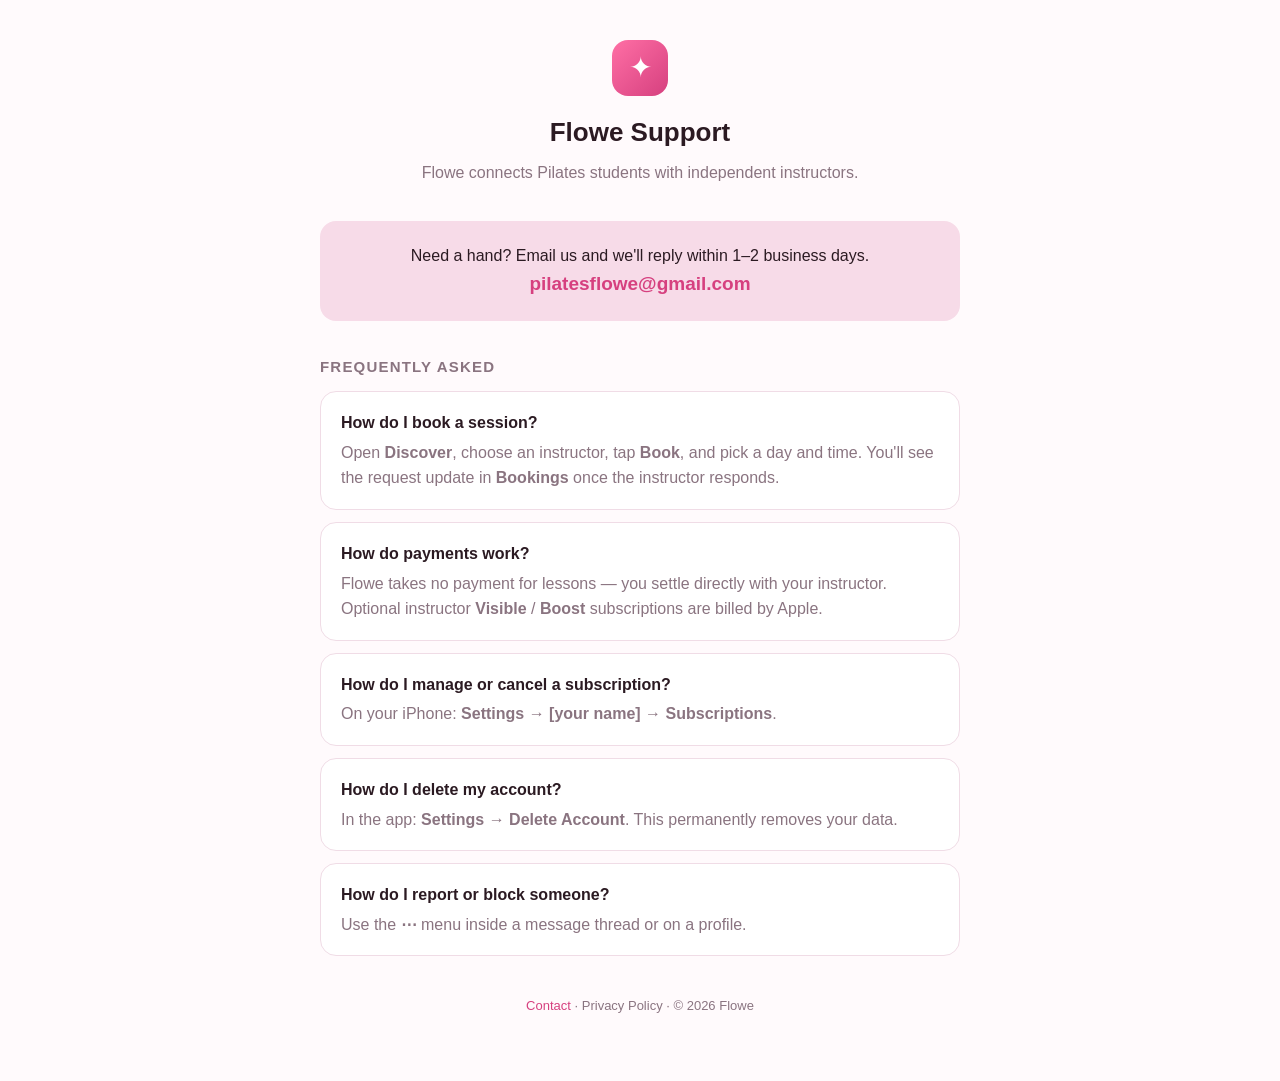
==== index.html @ bba368f6 "Flowe support page" ====
<!doctype html>
<html lang="en">
<head>
  <meta charset="utf-8">
  <meta name="viewport" content="width=device-width, initial-scale=1">
  <title>Flowe — Support</title>
  <style>
    :root { --ink:#2b1a22; --muted:#8a7480; --pink:#d6407f; --pinkSoft:#f7dbe8; --bg:#fffafc; --card:#fff; --border:#f0dce6; }
    @media (prefers-color-scheme: dark){ :root{ --ink:#f4e9ef; --muted:#b199a6; --pink:#ff6fa5; --pinkSoft:#3a2430; --bg:#191016; --card:#221722; --border:#3a2a34; } }
    * { box-sizing:border-box; }
    body { margin:0; font:16px/1.6 -apple-system,BlinkMacSystemFont,"Segoe UI",Roboto,sans-serif; color:var(--ink); background:var(--bg); }
    .wrap { max-width:680px; margin:0 auto; padding:40px 20px 64px; }
    header { text-align:center; margin-bottom:36px; }
    .logo { display:inline-flex; width:56px; height:56px; border-radius:16px; background:linear-gradient(135deg,#ff6fa5,#d6407f); align-items:center; justify-content:center; color:#fff; font-size:28px; }
    h1 { font-size:26px; margin:16px 0 6px; }
    h2 { font-size:15px; letter-spacing:.08em; text-transform:uppercase; color:var(--muted); margin:34px 0 12px; }
    .lede { color:var(--muted); margin:0; }
    .card { background:var(--card); border:1px solid var(--border); border-radius:16px; padding:18px 20px; margin:12px 0; }
    .card h3 { margin:0 0 4px; font-size:16px; }
    .card p { margin:0; color:var(--muted); }
    a { color:var(--pink); text-decoration:none; }
    a:hover { text-decoration:underline; }
    .contact { text-align:center; background:var(--pinkSoft); border:none; border-radius:16px; padding:22px; margin:8px 0 4px; }
    .contact .email { font-size:19px; font-weight:600; }
    footer { text-align:center; color:var(--muted); font-size:13px; margin-top:40px; }
  </style>
</head>
<body>
  <div class="wrap">
    <header>
      <span class="logo">✦</span>
      <h1>Flowe Support</h1>
      <p class="lede">Flowe connects Pilates students with independent instructors.</p>
    </header>

    <div class="contact">
      <div>Need a hand? Email us and we'll reply within 1–2 business days.</div>
      <div class="email"><a href="mailto:pilatesflowe@gmail.com">pilatesflowe@gmail.com</a></div>
    </div>

    <h2>Frequently asked</h2>

    <div class="card"><h3>How do I book a session?</h3>
      <p>Open <b>Discover</b>, choose an instructor, tap <b>Book</b>, and pick a day and time. You'll see the request update in <b>Bookings</b> once the instructor responds.</p></div>

    <div class="card"><h3>How do payments work?</h3>
      <p>Flowe takes no payment for lessons — you settle directly with your instructor. Optional instructor <b>Visible</b> / <b>Boost</b> subscriptions are billed by Apple.</p></div>

    <div class="card"><h3>How do I manage or cancel a subscription?</h3>
      <p>On your iPhone: <b>Settings → [your name] → Subscriptions</b>.</p></div>

    <div class="card"><h3>How do I delete my account?</h3>
      <p>In the app: <b>Settings → Delete Account</b>. This permanently removes your data.</p></div>

    <div class="card"><h3>How do I report or block someone?</h3>
      <p>Use the <b>⋯</b> menu inside a message thread or on a profile.</p></div>

    <footer>
      <a href="mailto:pilatesflowe@gmail.com">Contact</a> · Privacy Policy · © 2026 Flowe
    </footer>
  </div>
</body>
</html>
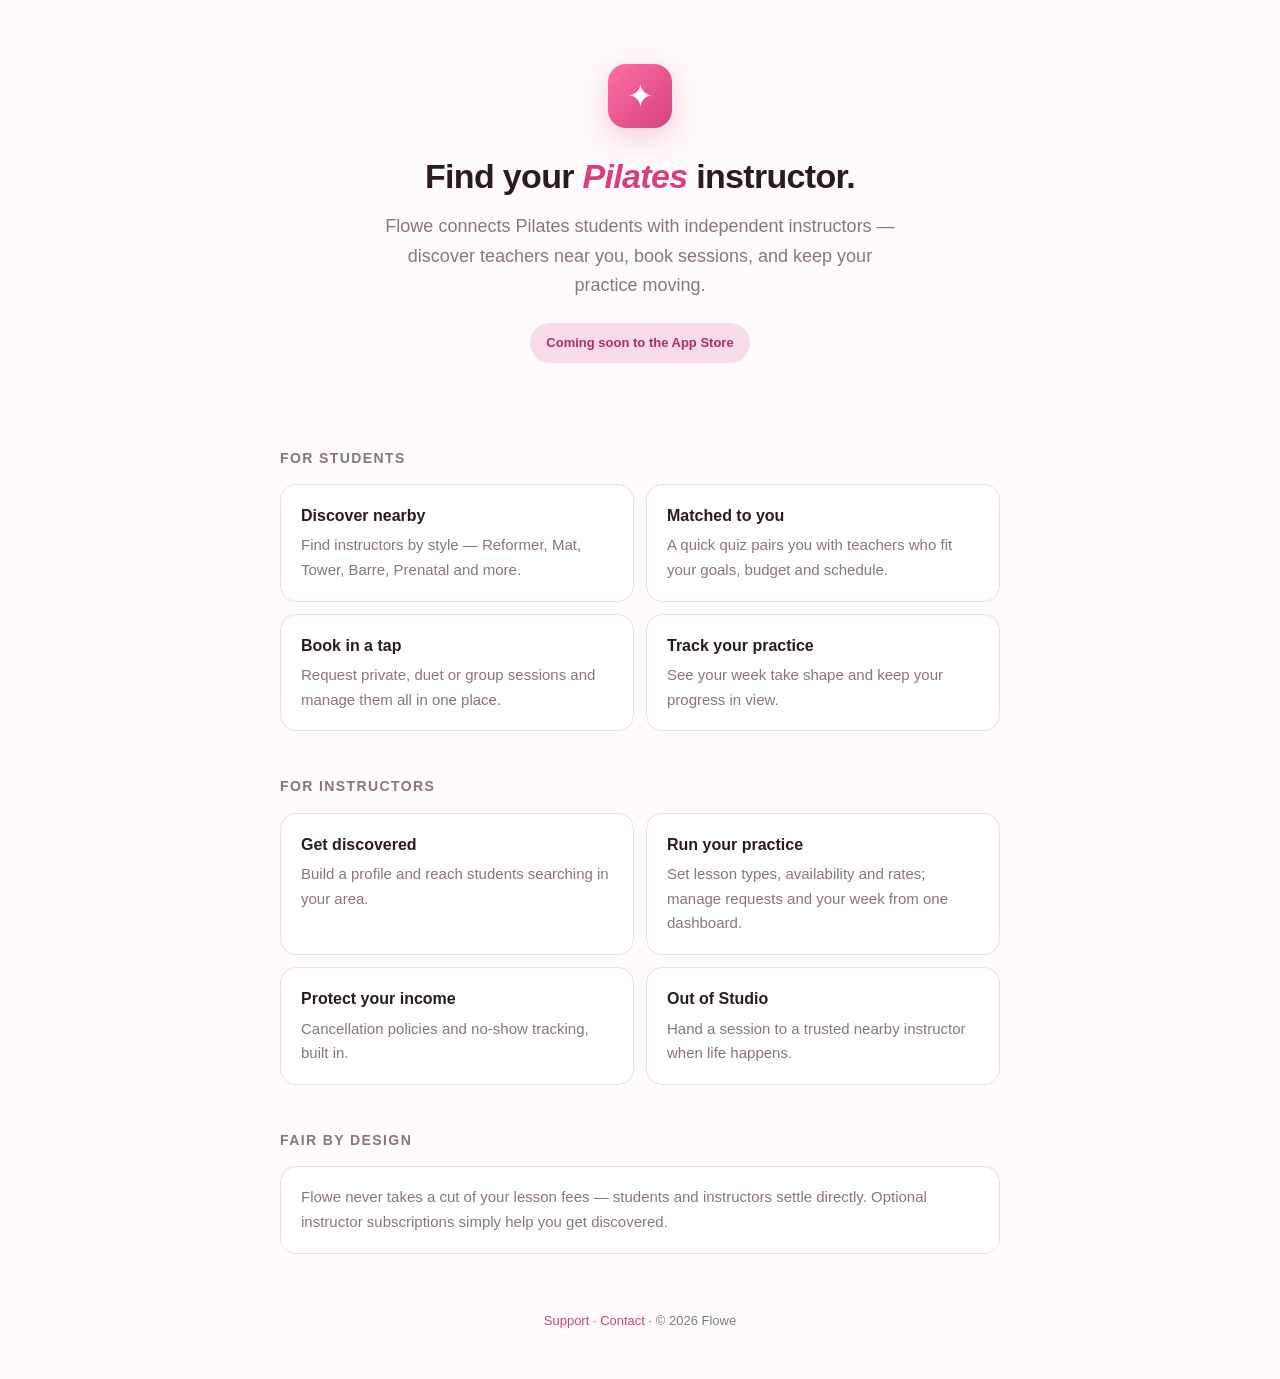
==== commit 91bb8ca1: "Add marketing landing page; move support to /support.html" ====
--- a/index.html
+++ b/index.html
@@ -3,60 +3,61 @@
 <head>
   <meta charset="utf-8">
   <meta name="viewport" content="width=device-width, initial-scale=1">
-  <title>Flowe — Support</title>
+  <title>Flowe — Find your Pilates instructor</title>
+  <meta name="description" content="Flowe connects Pilates students with independent instructors. Discover instructors near you, book sessions, and track your practice.">
   <style>
-    :root { --ink:#2b1a22; --muted:#8a7480; --pink:#d6407f; --pinkSoft:#f7dbe8; --bg:#fffafc; --card:#fff; --border:#f0dce6; }
-    @media (prefers-color-scheme: dark){ :root{ --ink:#f4e9ef; --muted:#b199a6; --pink:#ff6fa5; --pinkSoft:#3a2430; --bg:#191016; --card:#221722; --border:#3a2a34; } }
+    :root { --ink:#2b1a22; --muted:#8a7480; --pink:#d6407f; --pinkDeep:#b12d66; --pinkSoft:#f7dbe8; --bg:#fffafc; --card:#fff; --border:#f0dce6; }
+    @media (prefers-color-scheme: dark){ :root{ --ink:#f4e9ef; --muted:#b199a6; --pink:#ff6fa5; --pinkDeep:#ff8fb9; --pinkSoft:#3a2430; --bg:#191016; --card:#221722; --border:#3a2a34; } }
     * { box-sizing:border-box; }
-    body { margin:0; font:16px/1.6 -apple-system,BlinkMacSystemFont,"Segoe UI",Roboto,sans-serif; color:var(--ink); background:var(--bg); }
-    .wrap { max-width:680px; margin:0 auto; padding:40px 20px 64px; }
-    header { text-align:center; margin-bottom:36px; }
-    .logo { display:inline-flex; width:56px; height:56px; border-radius:16px; background:linear-gradient(135deg,#ff6fa5,#d6407f); align-items:center; justify-content:center; color:#fff; font-size:28px; }
-    h1 { font-size:26px; margin:16px 0 6px; }
-    h2 { font-size:15px; letter-spacing:.08em; text-transform:uppercase; color:var(--muted); margin:34px 0 12px; }
-    .lede { color:var(--muted); margin:0; }
-    .card { background:var(--card); border:1px solid var(--border); border-radius:16px; padding:18px 20px; margin:12px 0; }
-    .card h3 { margin:0 0 4px; font-size:16px; }
-    .card p { margin:0; color:var(--muted); }
-    a { color:var(--pink); text-decoration:none; }
-    a:hover { text-decoration:underline; }
-    .contact { text-align:center; background:var(--pinkSoft); border:none; border-radius:16px; padding:22px; margin:8px 0 4px; }
-    .contact .email { font-size:19px; font-weight:600; }
-    footer { text-align:center; color:var(--muted); font-size:13px; margin-top:40px; }
+    body { margin:0; font:16px/1.65 -apple-system,BlinkMacSystemFont,"Segoe UI",Roboto,sans-serif; color:var(--ink); background:var(--bg); }
+    a { color:var(--pink); text-decoration:none; } a:hover{ text-decoration:underline; }
+    .wrap { max-width:760px; margin:0 auto; padding:0 20px; }
+    /* hero */
+    .hero { text-align:center; padding:64px 20px 40px; }
+    .logo { display:inline-flex; width:64px; height:64px; border-radius:18px; background:linear-gradient(135deg,#ff6fa5,#d6407f); align-items:center; justify-content:center; color:#fff; font-size:32px; box-shadow:0 10px 30px rgba(214,64,127,.25); }
+    h1 { font-size:34px; letter-spacing:-.02em; margin:20px 0 8px; }
+    h1 em { font-style:italic; color:var(--pink); }
+    .tag { font-size:18px; color:var(--muted); max-width:520px; margin:0 auto; }
+    .badge { display:inline-block; margin-top:22px; font-size:13px; font-weight:600; color:var(--pinkDeep); background:var(--pinkSoft); padding:9px 16px; border-radius:999px; }
+    /* sections */
+    h2 { font-size:14px; letter-spacing:.1em; text-transform:uppercase; color:var(--muted); margin:44px 0 14px; }
+    .grid { display:grid; gap:12px; grid-template-columns:1fr 1fr; }
+    @media (max-width:560px){ .grid{ grid-template-columns:1fr; } }
+    .card { background:var(--card); border:1px solid var(--border); border-radius:16px; padding:18px 20px; }
+    .card h3 { margin:0 0 4px; font-size:16px; } .card p { margin:0; color:var(--muted); font-size:15px; }
+    footer { text-align:center; color:var(--muted); font-size:13px; margin:56px 0 48px; }
   </style>
 </head>
 <body>
+  <div class="hero">
+    <span class="logo">✦</span>
+    <h1>Find your <em>Pilates</em> instructor.</h1>
+    <p class="tag">Flowe connects Pilates students with independent instructors — discover teachers near you, book sessions, and keep your practice moving.</p>
+    <span class="badge">Coming soon to the App Store</span>
+  </div>
+
   <div class="wrap">
-    <header>
-      <span class="logo">✦</span>
-      <h1>Flowe Support</h1>
-      <p class="lede">Flowe connects Pilates students with independent instructors.</p>
-    </header>
-
-    <div class="contact">
-      <div>Need a hand? Email us and we'll reply within 1–2 business days.</div>
-      <div class="email"><a href="mailto:pilatesflowe@gmail.com">pilatesflowe@gmail.com</a></div>
+    <h2>For students</h2>
+    <div class="grid">
+      <div class="card"><h3>Discover nearby</h3><p>Find instructors by style — Reformer, Mat, Tower, Barre, Prenatal and more.</p></div>
+      <div class="card"><h3>Matched to you</h3><p>A quick quiz pairs you with teachers who fit your goals, budget and schedule.</p></div>
+      <div class="card"><h3>Book in a tap</h3><p>Request private, duet or group sessions and manage them all in one place.</p></div>
+      <div class="card"><h3>Track your practice</h3><p>See your week take shape and keep your progress in view.</p></div>
     </div>
 
-    <h2>Frequently asked</h2>
+    <h2>For instructors</h2>
+    <div class="grid">
+      <div class="card"><h3>Get discovered</h3><p>Build a profile and reach students searching in your area.</p></div>
+      <div class="card"><h3>Run your practice</h3><p>Set lesson types, availability and rates; manage requests and your week from one dashboard.</p></div>
+      <div class="card"><h3>Protect your income</h3><p>Cancellation policies and no-show tracking, built in.</p></div>
+      <div class="card"><h3>Out of Studio</h3><p>Hand a session to a trusted nearby instructor when life happens.</p></div>
+    </div>
 
-    <div class="card"><h3>How do I book a session?</h3>
-      <p>Open <b>Discover</b>, choose an instructor, tap <b>Book</b>, and pick a day and time. You'll see the request update in <b>Bookings</b> once the instructor responds.</p></div>
-
-    <div class="card"><h3>How do payments work?</h3>
-      <p>Flowe takes no payment for lessons — you settle directly with your instructor. Optional instructor <b>Visible</b> / <b>Boost</b> subscriptions are billed by Apple.</p></div>
-
-    <div class="card"><h3>How do I manage or cancel a subscription?</h3>
-      <p>On your iPhone: <b>Settings → [your name] → Subscriptions</b>.</p></div>
-
-    <div class="card"><h3>How do I delete my account?</h3>
-      <p>In the app: <b>Settings → Delete Account</b>. This permanently removes your data.</p></div>
-
-    <div class="card"><h3>How do I report or block someone?</h3>
-      <p>Use the <b>⋯</b> menu inside a message thread or on a profile.</p></div>
+    <h2>Fair by design</h2>
+    <div class="card"><p>Flowe never takes a cut of your lesson fees — students and instructors settle directly. Optional instructor subscriptions simply help you get discovered.</p></div>
 
     <footer>
-      <a href="mailto:pilatesflowe@gmail.com">Contact</a> · Privacy Policy · © 2026 Flowe
+      <a href="support.html">Support</a> · <a href="mailto:pilatesflowe@gmail.com">Contact</a> · © 2026 Flowe
     </footer>
   </div>
 </body>
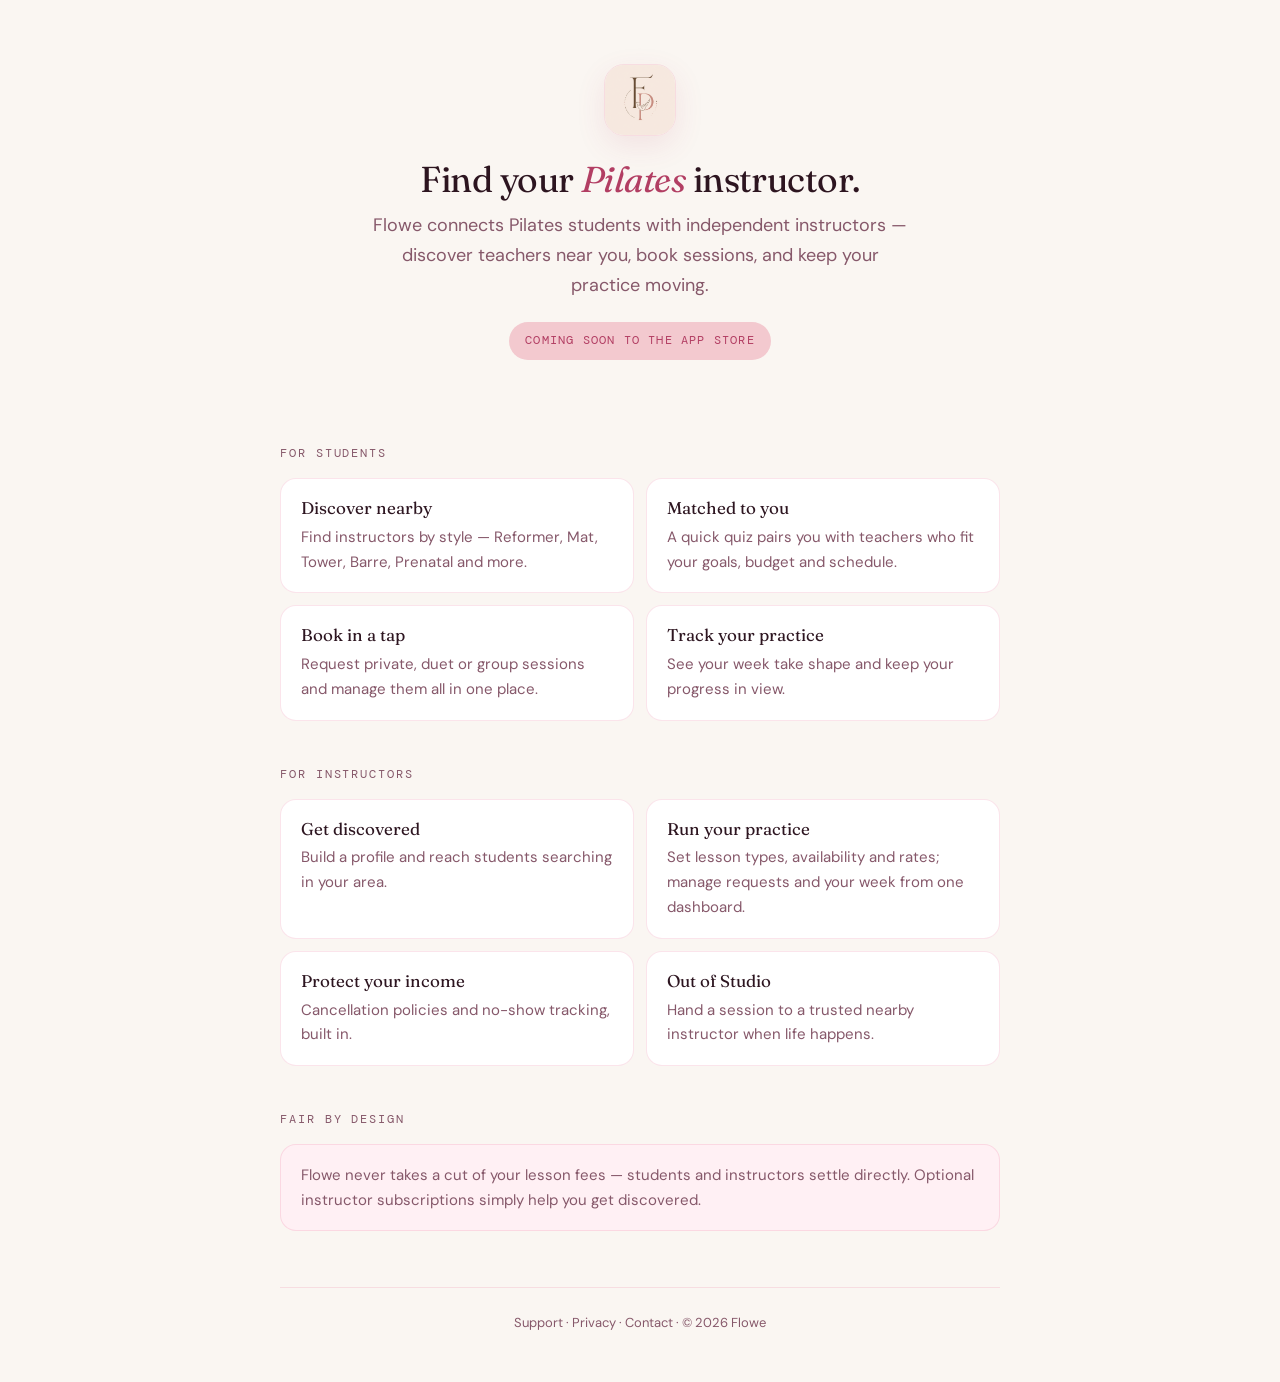
==== commit c400dbaa: "Rebrand the site to the app's real design system + logo The four pages ran on a magenta palette (#d6" ====
--- a/index.html
+++ b/index.html
@@ -5,32 +5,17 @@
   <meta name="viewport" content="width=device-width, initial-scale=1">
   <title>Flowe — Find your Pilates instructor</title>
   <meta name="description" content="Flowe connects Pilates students with independent instructors. Discover instructors near you, book sessions, and track your practice.">
-  <style>
-    :root { --ink:#2b1a22; --muted:#8a7480; --pink:#d6407f; --pinkDeep:#b12d66; --pinkSoft:#f7dbe8; --bg:#fffafc; --card:#fff; --border:#f0dce6; }
-    @media (prefers-color-scheme: dark){ :root{ --ink:#f4e9ef; --muted:#b199a6; --pink:#ff6fa5; --pinkDeep:#ff8fb9; --pinkSoft:#3a2430; --bg:#191016; --card:#221722; --border:#3a2a34; } }
-    * { box-sizing:border-box; }
-    body { margin:0; font:16px/1.65 -apple-system,BlinkMacSystemFont,"Segoe UI",Roboto,sans-serif; color:var(--ink); background:var(--bg); }
-    a { color:var(--pink); text-decoration:none; } a:hover{ text-decoration:underline; }
-    .wrap { max-width:760px; margin:0 auto; padding:0 20px; }
-    /* hero */
-    .hero { text-align:center; padding:64px 20px 40px; }
-    .logo { display:inline-flex; width:64px; height:64px; border-radius:18px; background:linear-gradient(135deg,#ff6fa5,#d6407f); align-items:center; justify-content:center; color:#fff; font-size:32px; box-shadow:0 10px 30px rgba(214,64,127,.25); }
-    h1 { font-size:34px; letter-spacing:-.02em; margin:20px 0 8px; }
-    h1 em { font-style:italic; color:var(--pink); }
-    .tag { font-size:18px; color:var(--muted); max-width:520px; margin:0 auto; }
-    .badge { display:inline-block; margin-top:22px; font-size:13px; font-weight:600; color:var(--pinkDeep); background:var(--pinkSoft); padding:9px 16px; border-radius:999px; }
-    /* sections */
-    h2 { font-size:14px; letter-spacing:.1em; text-transform:uppercase; color:var(--muted); margin:44px 0 14px; }
-    .grid { display:grid; gap:12px; grid-template-columns:1fr 1fr; }
-    @media (max-width:560px){ .grid{ grid-template-columns:1fr; } }
-    .card { background:var(--card); border:1px solid var(--border); border-radius:16px; padding:18px 20px; }
-    .card h3 { margin:0 0 4px; font-size:16px; } .card p { margin:0; color:var(--muted); font-size:15px; }
-    footer { text-align:center; color:var(--muted); font-size:13px; margin:56px 0 48px; }
-  </style>
+  <link rel="icon" href="favicon.png">
+  <link rel="apple-touch-icon" href="apple-touch-icon.png">
+  <meta name="theme-color" content="#FAF6F2">
+  <link rel="preconnect" href="https://fonts.googleapis.com">
+  <link rel="preconnect" href="https://fonts.gstatic.com" crossorigin>
+  <link href="https://fonts.googleapis.com/css2?family=Fraunces:ital,opsz,wght@0,9..144,300..500;1,9..144,300..500&family=DM+Sans:wght@300;400;500&family=DM+Mono:wght@300;400&display=swap" rel="stylesheet">
+  <link rel="stylesheet" href="flowe.css">
 </head>
 <body>
   <div class="hero">
-    <span class="logo">✦</span>
+    <img class="mark" src="icon.png" alt="Flowe" width="72" height="72">
     <h1>Find your <em>Pilates</em> instructor.</h1>
     <p class="tag">Flowe connects Pilates students with independent instructors — discover teachers near you, book sessions, and keep your practice moving.</p>
     <span class="badge">Coming soon to the App Store</span>
@@ -54,10 +39,10 @@
     </div>
 
     <h2>Fair by design</h2>
-    <div class="card"><p>Flowe never takes a cut of your lesson fees — students and instructors settle directly. Optional instructor subscriptions simply help you get discovered.</p></div>
+    <div class="card card--tint"><p>Flowe never takes a cut of your lesson fees — students and instructors settle directly. Optional instructor subscriptions simply help you get discovered.</p></div>
 
     <footer>
-      <a href="support.html">Support</a> · <a href="mailto:pilatesflowe@gmail.com">Contact</a> · © 2026 Flowe
+      <a href="support.html">Support</a> · <a href="privacy.html">Privacy</a> · <a href="mailto:pilatesflowe@gmail.com">Contact</a> · © 2026 Flowe
     </footer>
   </div>
 </body>
--- a/flowe.css
+++ b/flowe.css
@@ -0,0 +1,130 @@
+/* Flowe — shared web theme.
+   Palette and type mirror the iOS app's design system 1:1:
+   Flowe/DesignSystem/FlowColor.swift + FlowTypography.swift
+   Serif Fraunces (headings) · Sans DM Sans (body) · Mono DM Mono (meta labels) */
+
+:root{
+  --cream:#FAF6F2;      /* flowWarmCream  — page ground */
+  --beige:#F2EAE3;      /* flowSoftBeige */
+  --card:#FFFFFF;
+  --cardTint:#FFF0F4;   /* floweCardBg */
+  --ink:#2D1520;        /* floweInk */
+  --espresso:#4E3B31;   /* flowEspressoBrown */
+  --muted:#86586A;      /* floweMuted — AA on white */
+  --pink:#E8789A;       /* flowePink */
+  --pinkDeep:#B23E63;   /* flowePinkDeep — AA as text */
+  --pinkSoft:#F4A8C0;
+  --blush:#F3C9CF;
+  --rose:#D98C95;       /* flowDustyRose */
+  --border:rgba(232,120,154,.20);
+  --shadow:0 10px 30px rgba(178,62,99,.10);
+  --radius:16px;
+}
+
+@media (prefers-color-scheme: dark){
+  :root{
+    --cream:#1A1015; --beige:#241820; --card:#221720; --cardTint:#2A1B24;
+    --ink:#F7EDE8; --espresso:#E4CFC2; --muted:#C4A2AE;
+    --pinkDeep:#F4A8C0; --border:rgba(232,120,154,.24);
+    --shadow:0 10px 30px rgba(0,0,0,.35);
+  }
+}
+
+*{ box-sizing:border-box; }
+
+body{
+  margin:0;
+  background:var(--cream);
+  color:var(--ink);
+  font:16px/1.65 "DM Sans", -apple-system, BlinkMacSystemFont, "Segoe UI", Roboto, sans-serif;
+  -webkit-font-smoothing:antialiased;
+}
+
+a{ color:var(--pinkDeep); text-decoration:none; }
+a:hover{ text-decoration:underline; }
+
+.wrap{ max-width:760px; margin:0 auto; padding:0 20px; }
+.wrap--narrow{ max-width:680px; }
+.wrap--doc{ max-width:720px; padding-bottom:64px; }
+
+/* ---- brand mark: the real app icon as a rounded tile ---- */
+.mark{
+  display:block; width:72px; height:72px; margin:0 auto;
+  border-radius:20px; box-shadow:var(--shadow);
+  border:1px solid var(--border);
+}
+.mark--sm{ width:60px; height:60px; border-radius:17px; }
+
+/* ---- headings: Fraunces, with italic accent words ---- */
+h1{
+  font-family:"Fraunces", Georgia, serif;
+  font-weight:400; font-size:clamp(28px,5vw,36px); line-height:1.2;
+  letter-spacing:-.015em; margin:22px 0 10px;
+}
+h1 em{ font-style:italic; color:var(--pinkDeep); }
+
+h2{
+  font-family:"DM Mono", ui-monospace, SFMono-Regular, Menlo, monospace;
+  font-size:12px; font-weight:400; letter-spacing:.16em; text-transform:uppercase;
+  color:var(--muted); margin:44px 0 14px;
+}
+
+h3{
+  font-family:"Fraunces", Georgia, serif;
+  font-weight:400; font-size:17px; line-height:1.35; margin:0 0 5px;
+}
+
+p{ margin:0 0 12px; }
+ul{ margin:0 0 12px; padding-left:20px; }
+li{ margin:5px 0; }
+
+.lede{ color:var(--muted); font-size:17px; margin:0; }
+.updated{ font-family:"DM Mono", monospace; font-size:12px; color:var(--muted);
+          letter-spacing:.06em; margin-top:6px; }
+
+/* ---- surfaces ---- */
+.card{
+  background:var(--card); border:1px solid var(--border);
+  border-radius:var(--radius); padding:18px 20px; margin:12px 0;
+}
+.card p{ margin:0; color:var(--muted); font-size:15px; }
+.card--tint{ background:var(--cardTint); }
+
+.grid{ display:grid; gap:12px; grid-template-columns:1fr 1fr; }
+@media (max-width:560px){ .grid{ grid-template-columns:1fr; } }
+.grid .card{ margin:0; }
+
+.hero{ text-align:center; padding:64px 20px 40px; }
+.hero .tag{ font-size:18px; color:var(--muted); max-width:540px; margin:0 auto; }
+
+header.doc{ text-align:center; margin:0 0 34px; padding-top:40px; }
+header.doc h1{ font-size:clamp(24px,4vw,30px); }
+
+.badge{
+  display:inline-block; margin-top:22px;
+  font-family:"DM Mono", monospace; font-size:12px; letter-spacing:.1em; text-transform:uppercase;
+  color:var(--pinkDeep); background:var(--blush);
+  padding:9px 16px; border-radius:999px;
+}
+
+.cta{
+  display:inline-block; margin-top:28px;
+  font-size:16px; font-weight:500; color:#fff;
+  background:linear-gradient(135deg, var(--pink), var(--pinkDeep));
+  padding:15px 30px; border-radius:999px; box-shadow:var(--shadow);
+}
+.cta:hover{ text-decoration:none; opacity:.93; }
+
+.contact{
+  text-align:center; background:var(--cardTint); border:1px solid var(--border);
+  border-radius:var(--radius); padding:22px; margin:8px 0 4px;
+}
+.contact .email{ font-family:"Fraunces", Georgia, serif; font-size:20px; margin-top:4px; }
+
+.note{ margin-top:18px; font-size:13px; color:var(--muted); }
+
+footer{
+  text-align:center; color:var(--muted); font-size:13px;
+  margin:56px 0 48px; padding-top:24px; border-top:1px solid var(--border);
+}
+footer a{ color:var(--muted); }
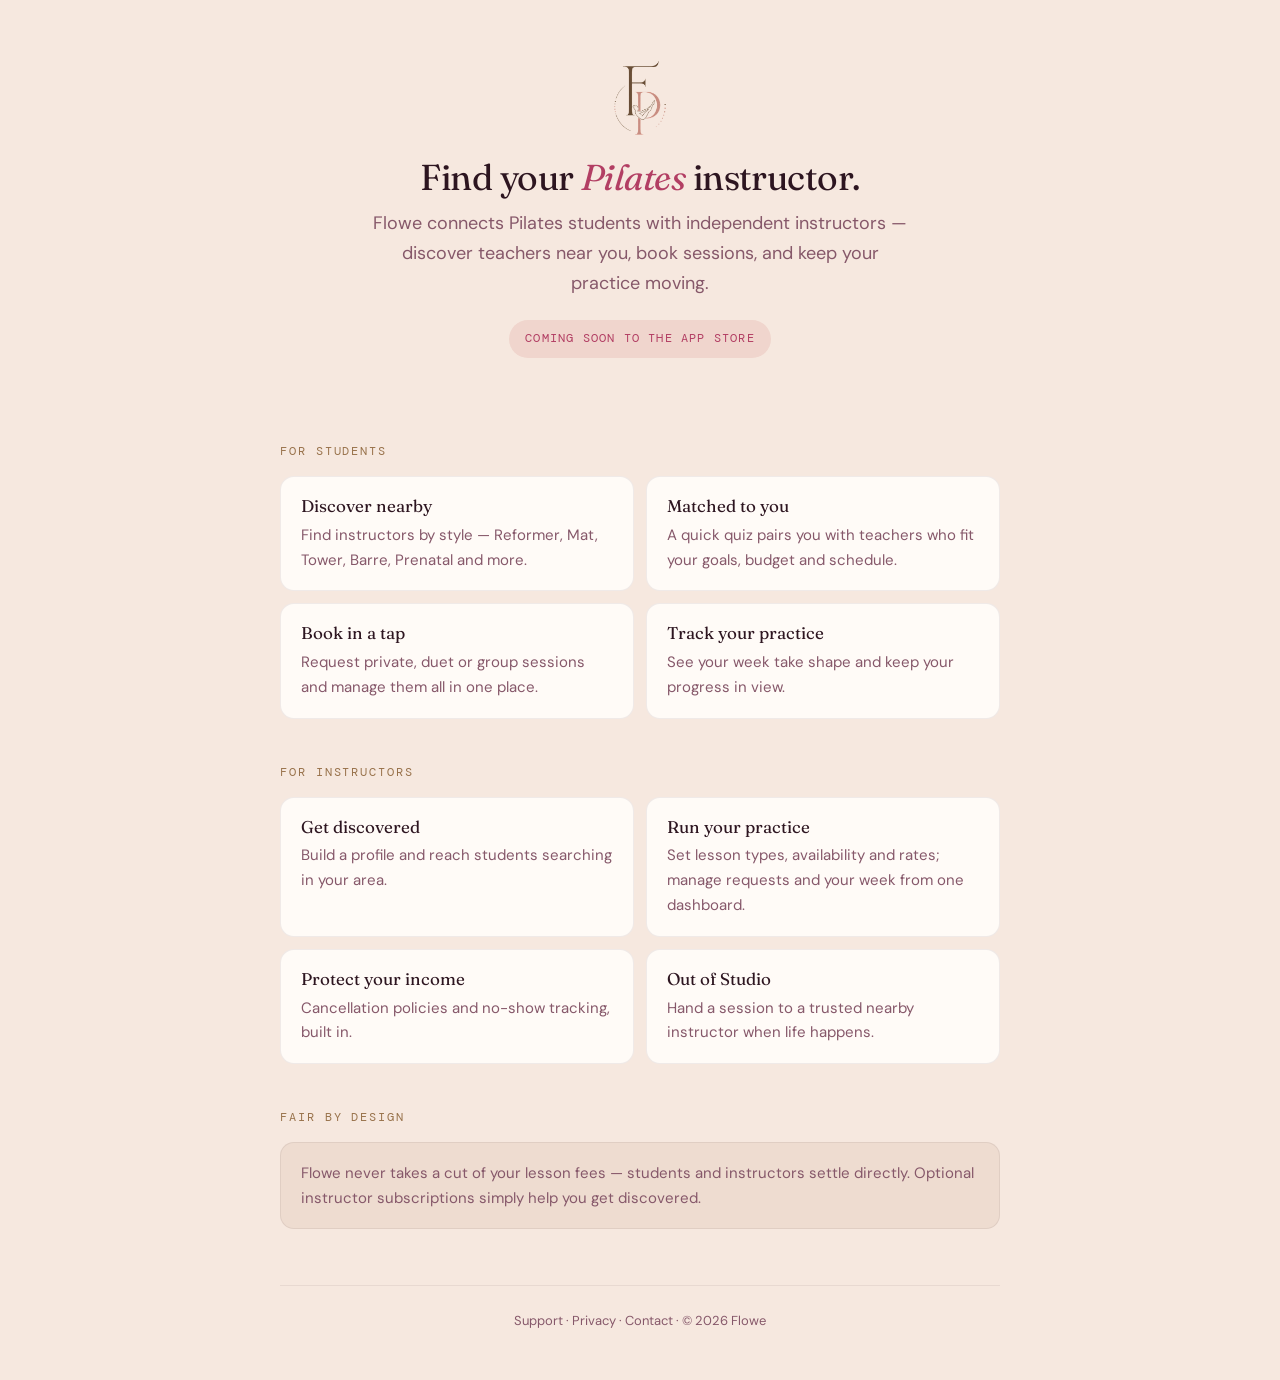
==== commit 530ac278: "Align the site to flowe-web's tokens and use the transparent monogram Follow-up to the previous comm" ====
--- a/index.html
+++ b/index.html
@@ -7,15 +7,15 @@
   <meta name="description" content="Flowe connects Pilates students with independent instructors. Discover instructors near you, book sessions, and track your practice.">
   <link rel="icon" href="favicon.png">
   <link rel="apple-touch-icon" href="apple-touch-icon.png">
-  <meta name="theme-color" content="#FAF6F2">
+  <meta name="theme-color" content="#F6E8DF">
   <link rel="preconnect" href="https://fonts.googleapis.com">
   <link rel="preconnect" href="https://fonts.gstatic.com" crossorigin>
-  <link href="https://fonts.googleapis.com/css2?family=Fraunces:ital,opsz,wght@0,9..144,300..500;1,9..144,300..500&family=DM+Sans:wght@300;400;500&family=DM+Mono:wght@300;400&display=swap" rel="stylesheet">
+  <link href="https://fonts.googleapis.com/css2?family=DM+Mono:wght@300;400;500&family=DM+Sans:opsz,wght@9..40,300..700&family=Fraunces:ital,opsz,wght,SOFT,WONK@0,9..144,300..800,0..100,0..1;1,9..144,300..700,0..100,0..1&display=swap" rel="stylesheet">
   <link rel="stylesheet" href="flowe.css">
 </head>
 <body>
   <div class="hero">
-    <img class="mark" src="icon.png" alt="Flowe" width="72" height="72">
+    <img class="mark" src="logo.png" alt="Flowe" width="55" height="76">
     <h1>Find your <em>Pilates</em> instructor.</h1>
     <p class="tag">Flowe connects Pilates students with independent instructors — discover teachers near you, book sessions, and keep your practice moving.</p>
     <span class="badge">Coming soon to the App Store</span>
--- a/flowe.css
+++ b/flowe.css
@@ -1,32 +1,27 @@
-/* Flowe — shared web theme.
-   Palette and type mirror the iOS app's design system 1:1:
-   Flowe/DesignSystem/FlowColor.swift + FlowTypography.swift
-   Serif Fraunces (headings) · Sans DM Sans (body) · Mono DM Mono (meta labels) */
+/* Flowe — shared web theme for the App Store support site.
+   Tokens are LIFTED VERBATIM from the marketing site (flowe-web/index.html) so the
+   two properties are siblings, not cousins: flowe-web's footer links straight here.
+   Ground #F6E8DF is the logomark's own baked background; bronze/rose are the F and
+   the P. Type trio matches the iOS app (Flowe/DesignSystem/FlowTypography.swift). */
 
 :root{
-  --cream:#FAF6F2;      /* flowWarmCream  — page ground */
-  --beige:#F2EAE3;      /* flowSoftBeige */
-  --card:#FFFFFF;
-  --cardTint:#FFF0F4;   /* floweCardBg */
-  --ink:#2D1520;        /* floweInk */
-  --espresso:#4E3B31;   /* flowEspressoBrown */
-  --muted:#86586A;      /* floweMuted — AA on white */
-  --pink:#E8789A;       /* flowePink */
-  --pinkDeep:#B23E63;   /* flowePinkDeep — AA as text */
-  --pinkSoft:#F4A8C0;
-  --blush:#F3C9CF;
-  --rose:#D98C95;       /* flowDustyRose */
-  --border:rgba(232,120,154,.20);
-  --shadow:0 10px 30px rgba(178,62,99,.10);
-  --radius:16px;
+  --ground:#F6E8DF; --ground-deep:#EEDCD0; --paper:#FFFBF7;
+  --ink:#2D1520;    --muted:#86586A;
+  --plum:#B23E63;   --on-plum:#FFFBF7;
+  --rose:#DBA298;   --rose-pale:#F0D5CD;
+  --bronze:#98724B; --bronze-lit:#AD8557;
+  --hair:rgba(45,21,32,.15); --hair-soft:rgba(45,21,32,.07);
+  --r-md:14px; --r-lg:22px;
 }
 
 @media (prefers-color-scheme: dark){
   :root{
-    --cream:#1A1015; --beige:#241820; --card:#221720; --cardTint:#2A1B24;
-    --ink:#F7EDE8; --espresso:#E4CFC2; --muted:#C4A2AE;
-    --pinkDeep:#F4A8C0; --border:rgba(232,120,154,.24);
-    --shadow:0 10px 30px rgba(0,0,0,.35);
+    --ground:#1B1016; --ground-deep:#140B10; --paper:#251821;
+    --ink:#F3E3D9;    --muted:#BE9BA2;
+    --plum:#EF87A9;   --on-plum:#23111A;
+    --rose:#DBA298;   --rose-pale:#4A3029;
+    --bronze:#C79A6C; --bronze-lit:#DBB187;
+    --hair:rgba(243,227,217,.17); --hair-soft:rgba(243,227,217,.08);
   }
 }
 
@@ -34,39 +29,35 @@
 
 body{
   margin:0;
-  background:var(--cream);
+  background:var(--ground);
   color:var(--ink);
   font:16px/1.65 "DM Sans", -apple-system, BlinkMacSystemFont, "Segoe UI", Roboto, sans-serif;
   -webkit-font-smoothing:antialiased;
 }
 
-a{ color:var(--pinkDeep); text-decoration:none; }
+a{ color:var(--plum); text-decoration:none; }
 a:hover{ text-decoration:underline; }
 
 .wrap{ max-width:760px; margin:0 auto; padding:0 20px; }
 .wrap--narrow{ max-width:680px; }
 .wrap--doc{ max-width:720px; padding-bottom:64px; }
 
-/* ---- brand mark: the real app icon as a rounded tile ---- */
-.mark{
-  display:block; width:72px; height:72px; margin:0 auto;
-  border-radius:20px; box-shadow:var(--shadow);
-  border:1px solid var(--border);
-}
-.mark--sm{ width:60px; height:60px; border-radius:17px; }
+/* ---- brand mark: the transparent monogram cutout, same asset as flowe-web ---- */
+.mark{ display:block; width:auto; height:76px; margin:0 auto; }
+.mark--sm{ height:62px; }
 
-/* ---- headings: Fraunces, with italic accent words ---- */
+/* ---- headings: Fraunces, italic accent words, DM Mono meta labels ---- */
 h1{
   font-family:"Fraunces", Georgia, serif;
   font-weight:400; font-size:clamp(28px,5vw,36px); line-height:1.2;
-  letter-spacing:-.015em; margin:22px 0 10px;
+  letter-spacing:-.015em; margin:20px 0 10px;
 }
-h1 em{ font-style:italic; color:var(--pinkDeep); }
+h1 em{ font-style:italic; color:var(--plum); }
 
 h2{
   font-family:"DM Mono", ui-monospace, SFMono-Regular, Menlo, monospace;
   font-size:12px; font-weight:400; letter-spacing:.16em; text-transform:uppercase;
-  color:var(--muted); margin:44px 0 14px;
+  color:var(--bronze); margin:44px 0 14px;
 }
 
 h3{
@@ -84,17 +75,17 @@
 
 /* ---- surfaces ---- */
 .card{
-  background:var(--card); border:1px solid var(--border);
-  border-radius:var(--radius); padding:18px 20px; margin:12px 0;
+  background:var(--paper); border:1px solid var(--hair-soft);
+  border-radius:var(--r-md); padding:18px 20px; margin:12px 0;
 }
 .card p{ margin:0; color:var(--muted); font-size:15px; }
-.card--tint{ background:var(--cardTint); }
+.card--tint{ background:var(--ground-deep); border-color:var(--hair-soft); }
 
 .grid{ display:grid; gap:12px; grid-template-columns:1fr 1fr; }
 @media (max-width:560px){ .grid{ grid-template-columns:1fr; } }
 .grid .card{ margin:0; }
 
-.hero{ text-align:center; padding:64px 20px 40px; }
+.hero{ text-align:center; padding:60px 20px 40px; }
 .hero .tag{ font-size:18px; color:var(--muted); max-width:540px; margin:0 auto; }
 
 header.doc{ text-align:center; margin:0 0 34px; padding-top:40px; }
@@ -103,21 +94,20 @@
 .badge{
   display:inline-block; margin-top:22px;
   font-family:"DM Mono", monospace; font-size:12px; letter-spacing:.1em; text-transform:uppercase;
-  color:var(--pinkDeep); background:var(--blush);
+  color:var(--plum); background:var(--rose-pale);
   padding:9px 16px; border-radius:999px;
 }
 
 .cta{
   display:inline-block; margin-top:28px;
-  font-size:16px; font-weight:500; color:#fff;
-  background:linear-gradient(135deg, var(--pink), var(--pinkDeep));
-  padding:15px 30px; border-radius:999px; box-shadow:var(--shadow);
+  font-size:16px; font-weight:500; color:var(--on-plum); background:var(--plum);
+  padding:15px 30px; border-radius:999px;
 }
-.cta:hover{ text-decoration:none; opacity:.93; }
+.cta:hover{ text-decoration:none; background:var(--ink); }
 
 .contact{
-  text-align:center; background:var(--cardTint); border:1px solid var(--border);
-  border-radius:var(--radius); padding:22px; margin:8px 0 4px;
+  text-align:center; background:var(--ground-deep); border:1px solid var(--hair-soft);
+  border-radius:var(--r-md); padding:22px; margin:8px 0 4px;
 }
 .contact .email{ font-family:"Fraunces", Georgia, serif; font-size:20px; margin-top:4px; }
 
@@ -125,6 +115,6 @@
 
 footer{
   text-align:center; color:var(--muted); font-size:13px;
-  margin:56px 0 48px; padding-top:24px; border-top:1px solid var(--border);
+  margin:56px 0 48px; padding-top:24px; border-top:1px solid var(--hair-soft);
 }
 footer a{ color:var(--muted); }
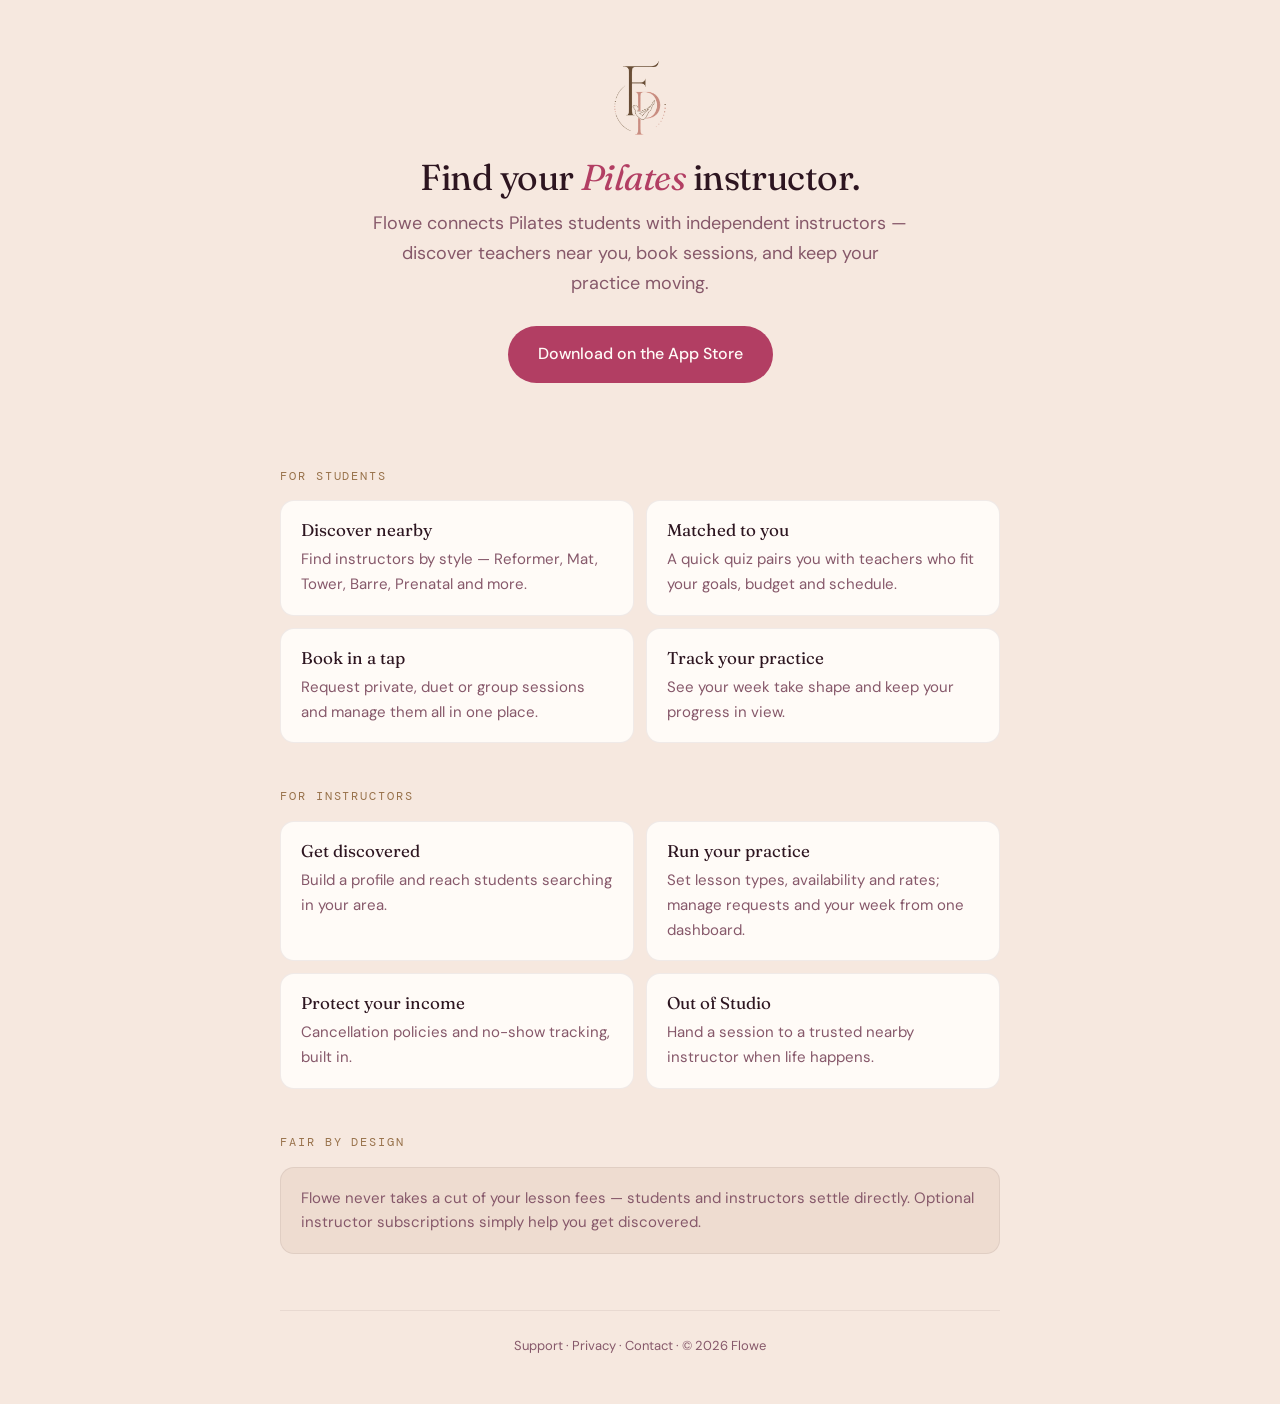
==== commit 3fdff5fa: "Point the site at the live App Store listing — v1.0 has shipped Both of these were launch-day edits " ====
--- a/index.html
+++ b/index.html
@@ -18,7 +18,7 @@
     <img class="mark" src="logo.png" alt="Flowe" width="55" height="76">
     <h1>Find your <em>Pilates</em> instructor.</h1>
     <p class="tag">Flowe connects Pilates students with independent instructors — discover teachers near you, book sessions, and keep your practice moving.</p>
-    <span class="badge">Coming soon to the App Store</span>
+    <a class="cta" href="https://apps.apple.com/il/app/id6792499007">Download on the App Store</a>
   </div>
 
   <div class="wrap">
